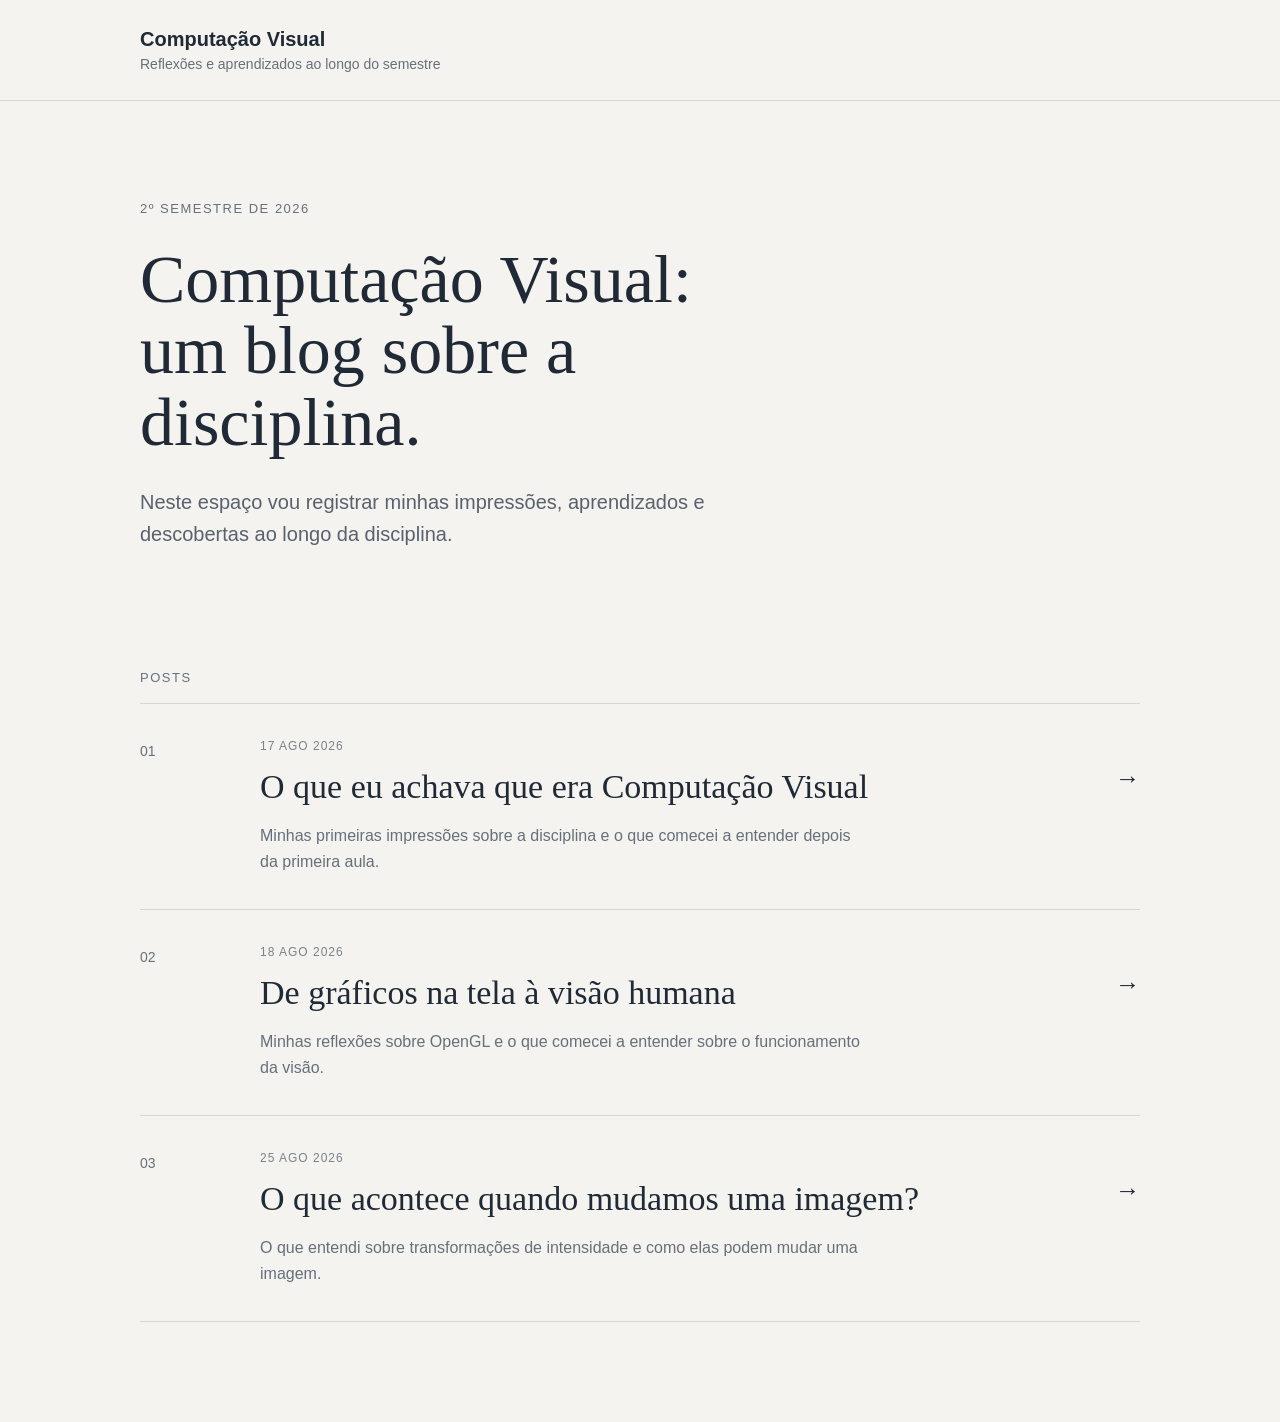
==== index.html @ dffffb14 "Add new post link and content to index.html" ====
<!DOCTYPE html>
<html lang="pt-BR">

<head>
    <meta charset="UTF-8">
    <meta name="viewport" content="width=device-width, initial-scale=1.0">

    <title>Computação Visual</title>

    <link rel="stylesheet" href="style.css">
</head>

<body>

    <header>
        <div class="container">
            <h2>Computação Visual</h2>
            <p>Reflexões e aprendizados ao longo do semestre</p>
        </div>
    </header>

    <main class="container">

        <section class="presentation">

            <span class="semester">2º semestre de 2026</span>

            <h1>
                Computação Visual:
                <br>
                um blog sobre a disciplina.
            </h1>

            <p>
                Neste espaço vou registrar minhas impressões,
                aprendizados e descobertas ao longo da disciplina.
            </p>

        </section>


        <section class="posts">

            <p class="section-title">Posts</p>


            <a href="post1.html" class="post">

                <div class="post-number">
                    01
                </div>

                <div class="post-content">

                    <span>17 AGO 2026</span>

                    <h2>
                        O que eu achava que era
                        Computação Visual
                    </h2>

                    <p>
                        Minhas primeiras impressões sobre a disciplina
                        e o que comecei a entender depois da primeira aula.
                    </p>

                </div>

                <div class="arrow">
                    →
                </div>

            </a>


            <a href="post2.html" class="post">

                <div class="post-number">
                    02
                </div>

                <div class="post-content">

                    <span>18 AGO 2026</span>

                    <h2>
                        De gráficos na tela
                        à visão humana
                    </h2>

                    <p>
                        Minhas reflexões sobre OpenGL e o que comecei
                        a entender sobre o funcionamento da visão.
                    </p>

                </div>

                <div class="arrow">
                    →
                </div>

            </a>


            <a href="post3.html" class="post">

                <div class="post-number">
                    03
                </div>

                <div class="post-content">

                    <span>25 AGO 2026</span>

                    <h2>
                        O que acontece quando
                        mudamos uma imagem?
                    </h2>

                    <p>
                        O que entendi sobre transformações de intensidade
                        e como elas podem mudar uma imagem.
                    </p>

                </div>

                <div class="arrow">
                    →
                </div>

            </a>

        </section>

    </main>

</body>

</html>
---- style.css ----
/* RESET E CONFIGURAÇÕES GERAIS */

* {
    margin: 0;
    padding: 0;
    box-sizing: border-box;
}

body {
    background-color: #f4f3ef;
    color: #202936;
    font-family: Arial, Helvetica, sans-serif;
}

.container {
    width: min(100% - 80px, 1000px);
    margin: 0 auto;
}


/* HEADER */

header {
    border-bottom: 1px solid #d8d6cf;
    padding: 28px 0;
}

header h2 {
    font-size: 20px;
    font-weight: 600;
    margin-bottom: 5px;
}

header p {
    font-size: 14px;
    color: #66707c;
}


/* PÁGINA INICIAL */

.presentation {
    padding: 100px 0 120px;
    max-width: 720px;
}

.semester {
    display: block;
    font-size: 13px;
    text-transform: uppercase;
    letter-spacing: 1.5px;
    color: #66707c;
    margin-bottom: 28px;
}

.presentation h1 {
    font-family: Georgia, serif;
    font-size: 68px;
    font-weight: normal;
    line-height: 1.05;
    margin-bottom: 28px;
}

.presentation p {
    max-width: 650px;
    font-size: 20px;
    line-height: 1.6;
    color: #58616d;
}


/* POSTS */

.posts {
    padding-bottom: 100px;
}

.section-title {
    font-size: 13px;
    text-transform: uppercase;
    letter-spacing: 1.5px;
    color: #66707c;
    padding-bottom: 18px;
    border-bottom: 1px solid #d8d6cf;
}

.post {
    display: grid;
    grid-template-columns: 90px 1fr 40px;
    gap: 30px;
    align-items: start;

    padding: 35px 0;
    border-bottom: 1px solid #d8d6cf;

    text-decoration: none;
    color: inherit;

    transition: opacity 0.2s ease;
}

.post:hover {
    opacity: 0.65;
}

.post-number {
    font-size: 14px;
    color: #66707c;
    padding-top: 4px;
}

.post-content span {
    display: block;
    font-size: 12px;
    letter-spacing: 1px;
    color: #7a828c;
    margin-bottom: 14px;
}

.post-content h2 {
    font-family: Georgia, serif;
    font-size: 34px;
    font-weight: normal;
    line-height: 1.2;
    margin-bottom: 15px;
}

.post-content p {
    font-size: 16px;
    line-height: 1.6;
    color: #66707c;
    max-width: 600px;
}

.arrow {
    font-size: 25px;
    text-align: right;
    padding-top: 25px;
}


/* PÁGINA DO POST */

.post-page {
    max-width: 850px;
    padding-top: 90px;
    padding-bottom: 100px;
}

.post-header {
    border-bottom: 1px solid #d8d6cf;
    padding-bottom: 45px;
    margin-bottom: 50px;
}

.post-date {
    font-size: 13px;
    text-transform: uppercase;
    letter-spacing: 1px;
    color: #777;
}

.post-header h1 {
    font-family: Georgia, serif;
    font-size: 58px;
    font-weight: normal;
    line-height: 1.1;
    margin: 20px 0 0;
}

.post-text {
    max-width: 700px;
}

.post-text p {
    font-size: 19px;
    line-height: 1.8;
    color: #3f4852;
    margin-bottom: 28px;
}

.post-text h2 {
    font-family: Georgia, serif;
    font-size: 32px;
    font-weight: normal;
    margin-top: 60px;
    margin-bottom: 25px;
}

.logo {
    color: #202936;
    text-decoration: none;
    font-weight: bold;
}


/* RESPONSIVIDADE */

@media (max-width: 700px) {

    .container {
        width: min(100% - 40px, 1000px);
    }

    .presentation {
        padding: 70px 0 80px;
    }

    .presentation h1 {
        font-size: 48px;
    }

    .post {
        grid-template-columns: 50px 1fr;
        gap: 20px;
    }

    .arrow {
        display: none;
    }

    .post-content h2 {
        font-size: 27px;
    }

    .post-page {
        padding-top: 60px;
    }

    .post-header h1 {
        font-size: 42px;
    }

    .post-text p {
        font-size: 17px;
    }

}
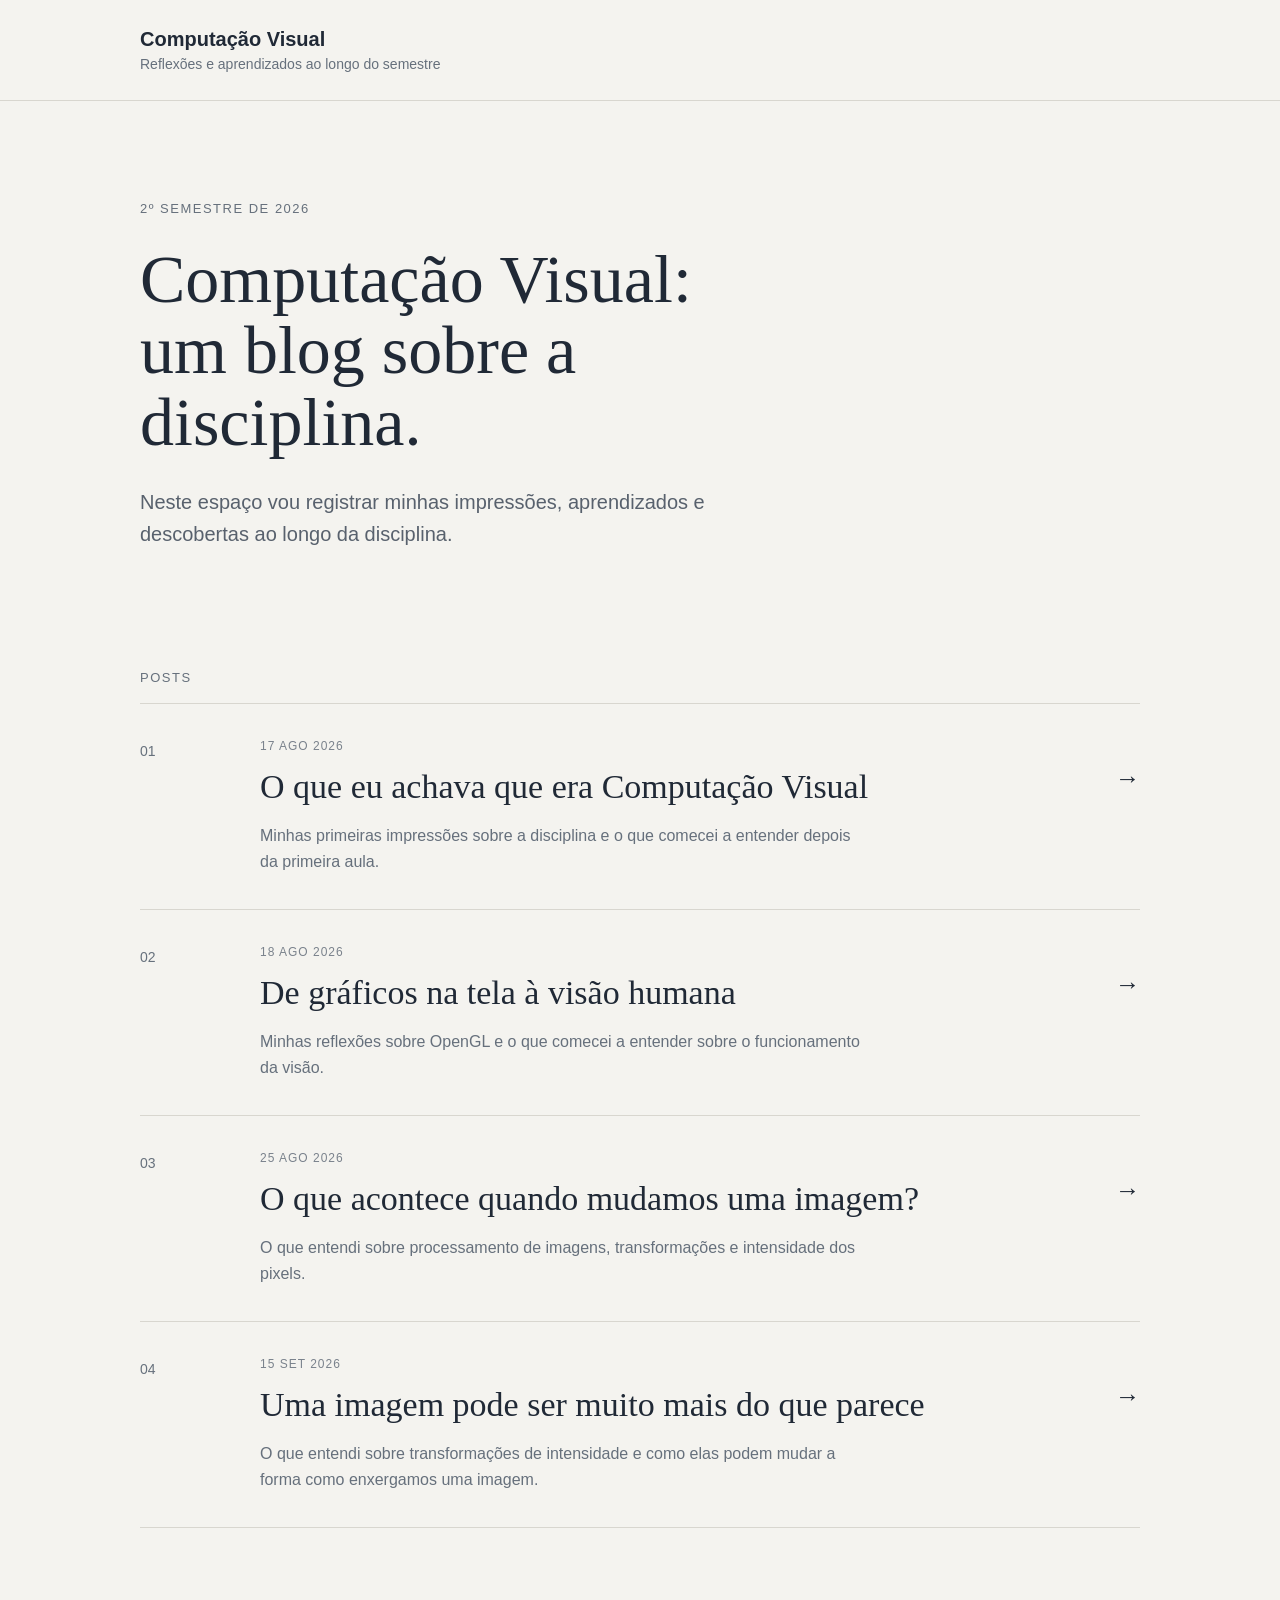
==== commit 7760cdc7: "Revise text about image transformations and intensity Updated content in index.html to enhance image" ====
--- a/index.html
+++ b/index.html
@@ -118,8 +118,8 @@
                     </h2>
 
                     <p>
-                        O que entendi sobre transformações de intensidade
-                        e como elas podem mudar uma imagem.
+                        O que entendi sobre processamento de imagens,
+                        transformações e intensidade dos pixels.
                     </p>
 
                 </div>
@@ -130,6 +130,36 @@
 
             </a>
 
+
+            <a href="post4.html" class="post">
+
+                <div class="post-number">
+                    04
+                </div>
+
+                <div class="post-content">
+
+                    <span>15 SET 2026</span>
+
+                    <h2>
+                        Uma imagem pode
+                        ser muito mais do que parece
+                    </h2>
+
+                    <p>
+                        O que entendi sobre transformações de intensidade
+                        e como elas podem mudar a forma como enxergamos uma imagem.
+                    </p>
+
+                </div>
+
+                <div class="arrow">
+                    →
+                </div>
+
+            </a>
+
+
         </section>
 
     </main>
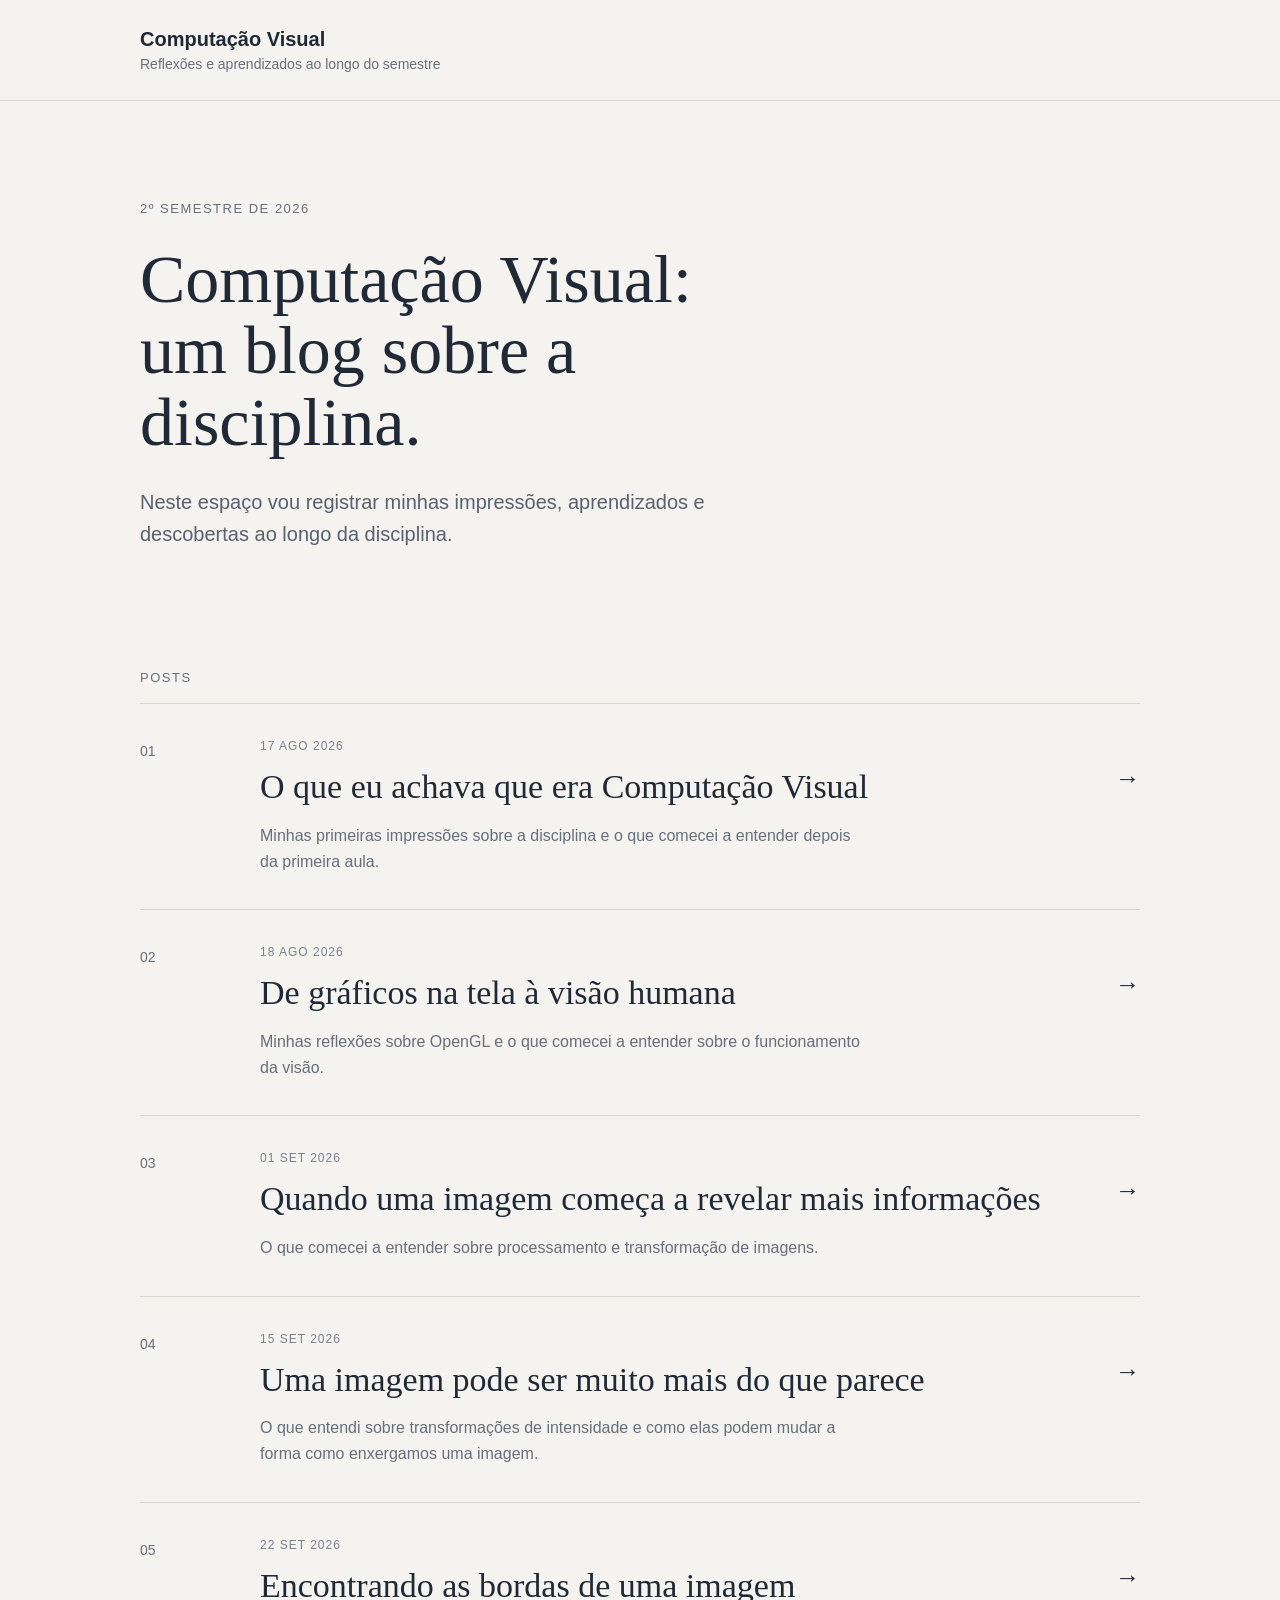
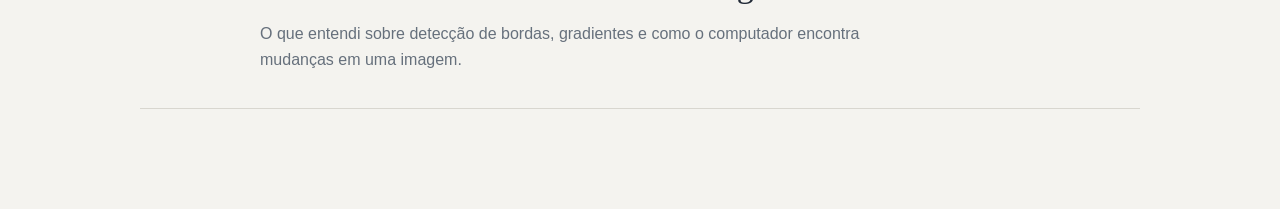
==== commit 87fcc12c: "Update article content and add new post section" ====
--- a/index.html
+++ b/index.html
@@ -110,16 +110,16 @@
 
                 <div class="post-content">
 
-                    <span>25 AGO 2026</span>
+                    <span>01 SET 2026</span>
 
                     <h2>
-                        O que acontece quando
-                        mudamos uma imagem?
+                        Quando uma imagem começa
+                        a revelar mais informações
                     </h2>
 
                     <p>
-                        O que entendi sobre processamento de imagens,
-                        transformações e intensidade dos pixels.
+                        O que comecei a entender sobre processamento
+                        e transformação de imagens.
                     </p>
 
                 </div>
@@ -142,8 +142,8 @@
                     <span>15 SET 2026</span>
 
                     <h2>
-                        Uma imagem pode
-                        ser muito mais do que parece
+                        Uma imagem pode ser muito
+                        mais do que parece
                     </h2>
 
                     <p>
@@ -160,6 +160,34 @@
             </a>
 
 
+            <a href="post5.html" class="post">
+
+                <div class="post-number">
+                    05
+                </div>
+
+                <div class="post-content">
+
+                    <span>22 SET 2026</span>
+
+                    <h2>
+                        Encontrando as bordas
+                        de uma imagem
+                    </h2>
+
+                    <p>
+                        O que entendi sobre detecção de bordas,
+                        gradientes e como o computador encontra mudanças em uma imagem.
+                    </p>
+
+                </div>
+
+                <div class="arrow">
+                    →
+                </div>
+
+            </a>
+
         </section>
 
     </main>
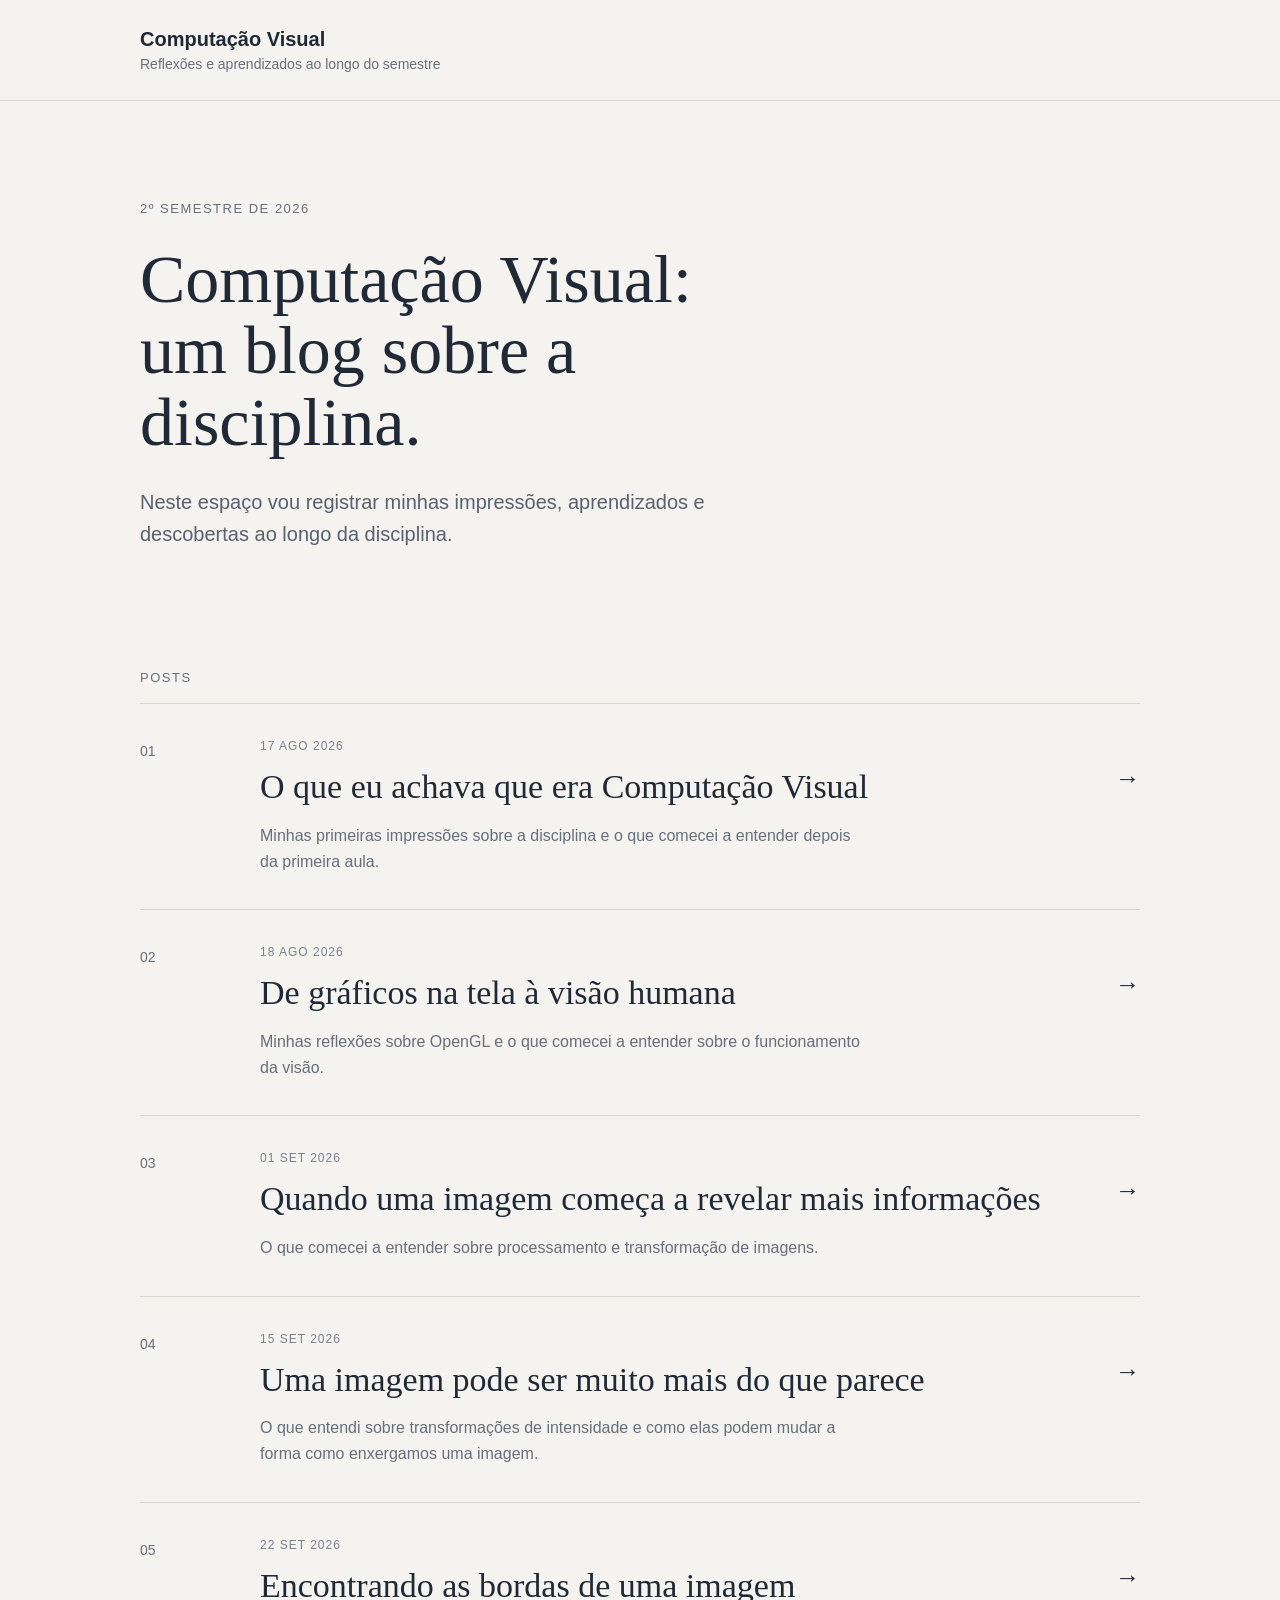
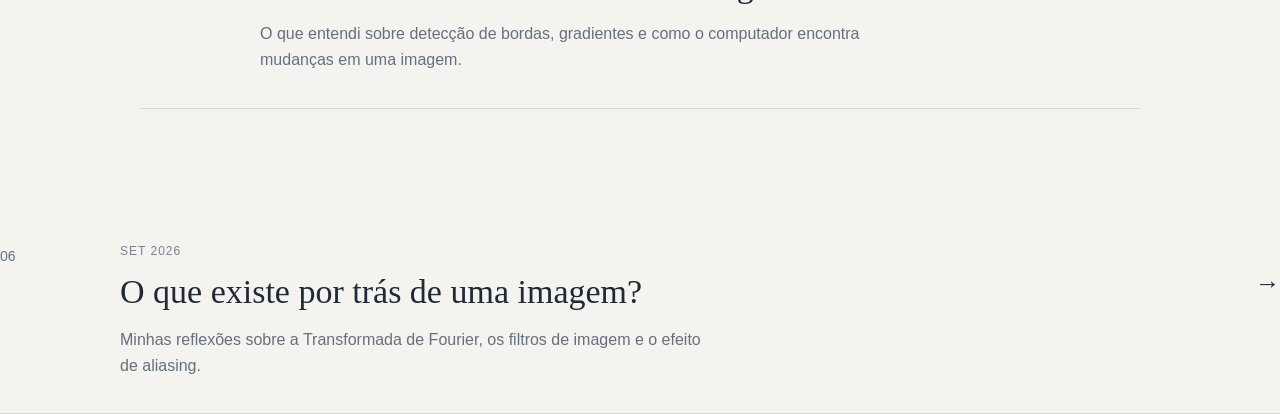
==== commit 37dd0b5b: "Add new post link with content to index.html" ====
--- a/index.html
+++ b/index.html
@@ -195,3 +195,29 @@
 </body>
 
 </html>
+<a href="post6.html" class="post">
+
+    <div class="post-number">
+        06
+    </div>
+
+    <div class="post-content">
+
+        <span>SET 2026</span>
+
+        <h2>
+            O que existe por trás de uma imagem?
+        </h2>
+
+        <p>
+            Minhas reflexões sobre a Transformada de Fourier,
+            os filtros de imagem e o efeito de aliasing.
+        </p>
+
+    </div>
+
+    <div class="arrow">
+        →
+    </div>
+
+</a>
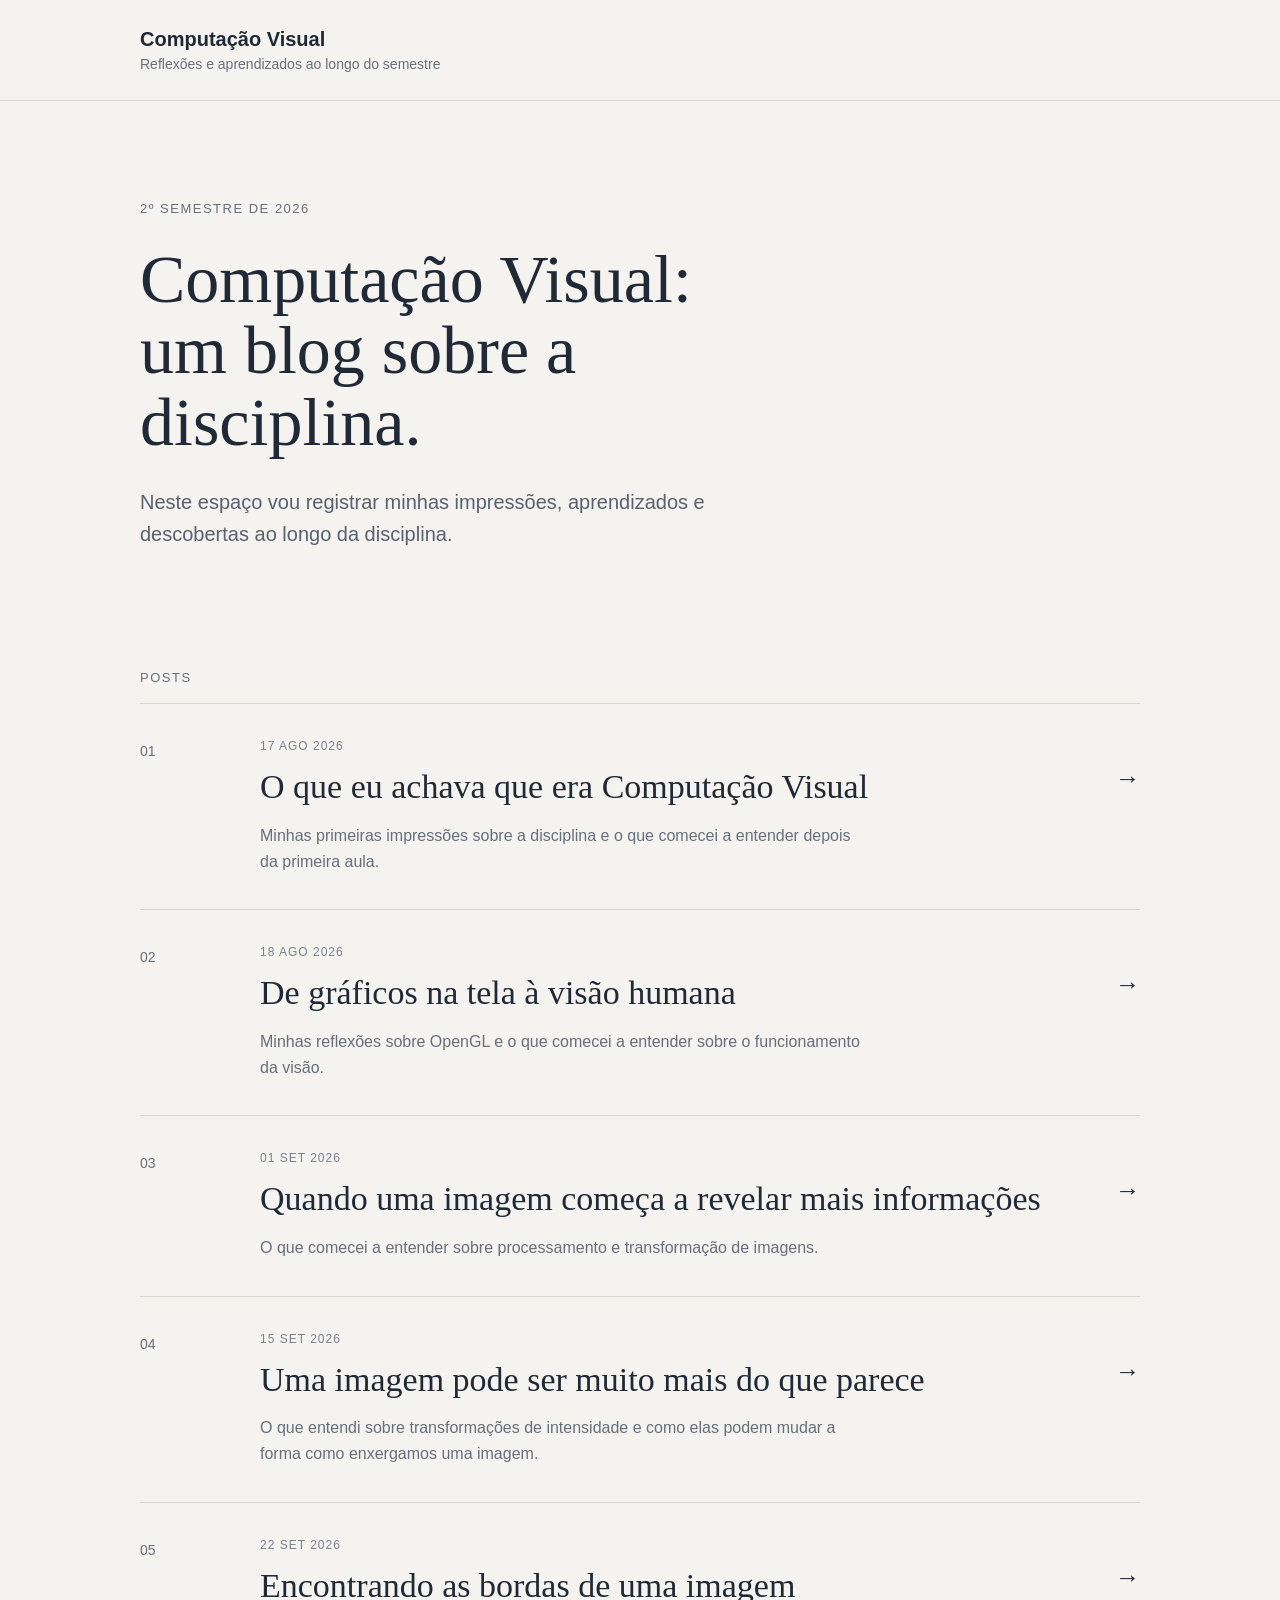
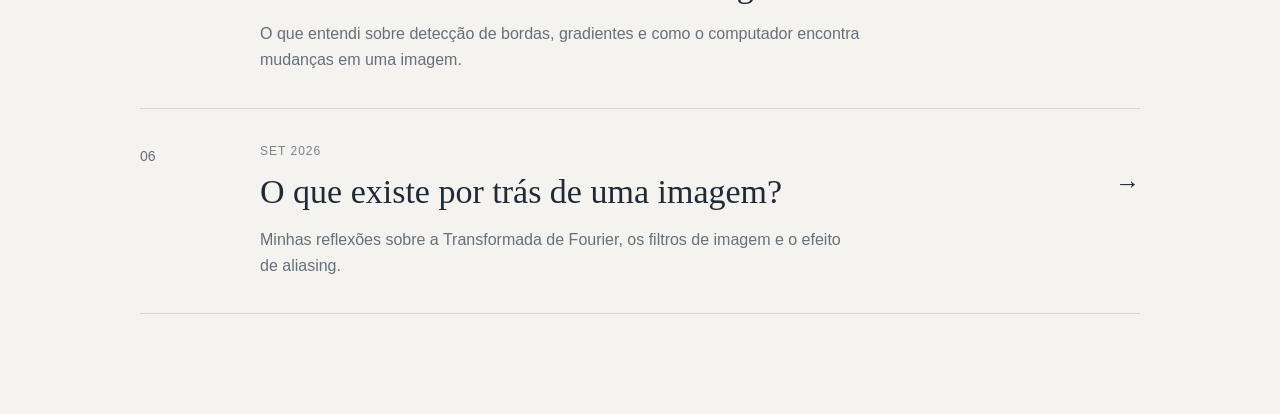
==== commit b7e41897: "Refactor posts section and add new post entry Updated HTML structure for posts section and added new" ====
--- a/index.html
+++ b/index.html
@@ -1,3 +1,4 @@
+
 <!DOCTYPE html>
 <html lang="pt-BR">
 
@@ -38,17 +39,13 @@
 
         </section>
 
-
         <section class="posts">
 
             <p class="section-title">Posts</p>
 
-
             <a href="post1.html" class="post">
 
-                <div class="post-number">
-                    01
-                </div>
+                <div class="post-number">01</div>
 
                 <div class="post-content">
 
@@ -66,18 +63,13 @@
 
                 </div>
 
-                <div class="arrow">
-                    →
-                </div>
+                <div class="arrow">→</div>
 
             </a>
 
-
             <a href="post2.html" class="post">
 
-                <div class="post-number">
-                    02
-                </div>
+                <div class="post-number">02</div>
 
                 <div class="post-content">
 
@@ -95,18 +87,13 @@
 
                 </div>
 
-                <div class="arrow">
-                    →
-                </div>
+                <div class="arrow">→</div>
 
             </a>
 
-
             <a href="post3.html" class="post">
 
-                <div class="post-number">
-                    03
-                </div>
+                <div class="post-number">03</div>
 
                 <div class="post-content">
 
@@ -124,18 +111,13 @@
 
                 </div>
 
-                <div class="arrow">
-                    →
-                </div>
+                <div class="arrow">→</div>
 
             </a>
 
-
             <a href="post4.html" class="post">
 
-                <div class="post-number">
-                    04
-                </div>
+                <div class="post-number">04</div>
 
                 <div class="post-content">
 
@@ -153,18 +135,13 @@
 
                 </div>
 
-                <div class="arrow">
-                    →
-                </div>
+                <div class="arrow">→</div>
 
             </a>
 
-
             <a href="post5.html" class="post">
 
-                <div class="post-number">
-                    05
-                </div>
+                <div class="post-number">05</div>
 
                 <div class="post-content">
 
@@ -182,9 +159,30 @@
 
                 </div>
 
-                <div class="arrow">
-                    →
+                <div class="arrow">→</div>
+
+            </a>
+
+            <a href="post6.html" class="post">
+
+                <div class="post-number">06</div>
+
+                <div class="post-content">
+
+                    <span>SET 2026</span>
+
+                    <h2>
+                        O que existe por trás de uma imagem?
+                    </h2>
+
+                    <p>
+                        Minhas reflexões sobre a Transformada de Fourier,
+                        os filtros de imagem e o efeito de aliasing.
+                    </p>
+
                 </div>
+
+                <div class="arrow">→</div>
 
             </a>
 
@@ -195,29 +193,3 @@
 </body>
 
 </html>
-<a href="post6.html" class="post">
-
-    <div class="post-number">
-        06
-    </div>
-
-    <div class="post-content">
-
-        <span>SET 2026</span>
-
-        <h2>
-            O que existe por trás de uma imagem?
-        </h2>
-
-        <p>
-            Minhas reflexões sobre a Transformada de Fourier,
-            os filtros de imagem e o efeito de aliasing.
-        </p>
-
-    </div>
-
-    <div class="arrow">
-        →
-    </div>
-
-</a>
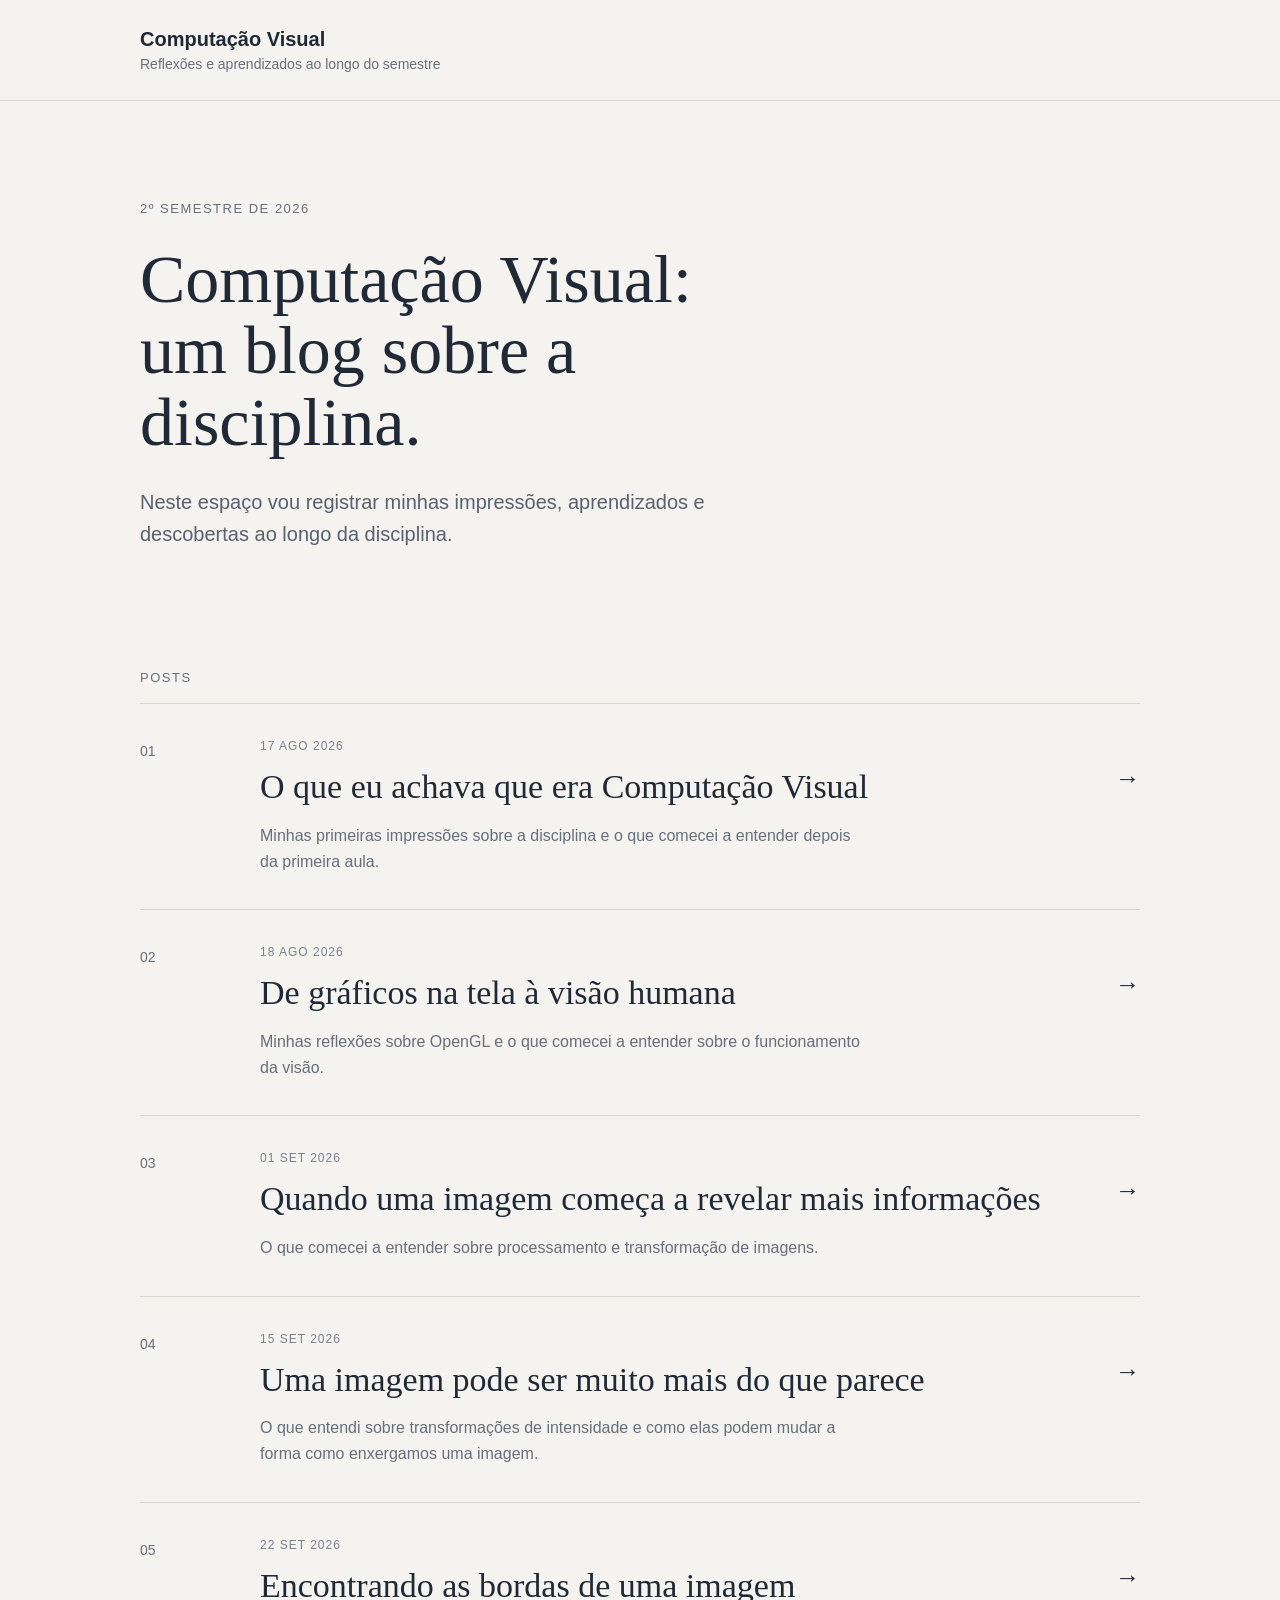
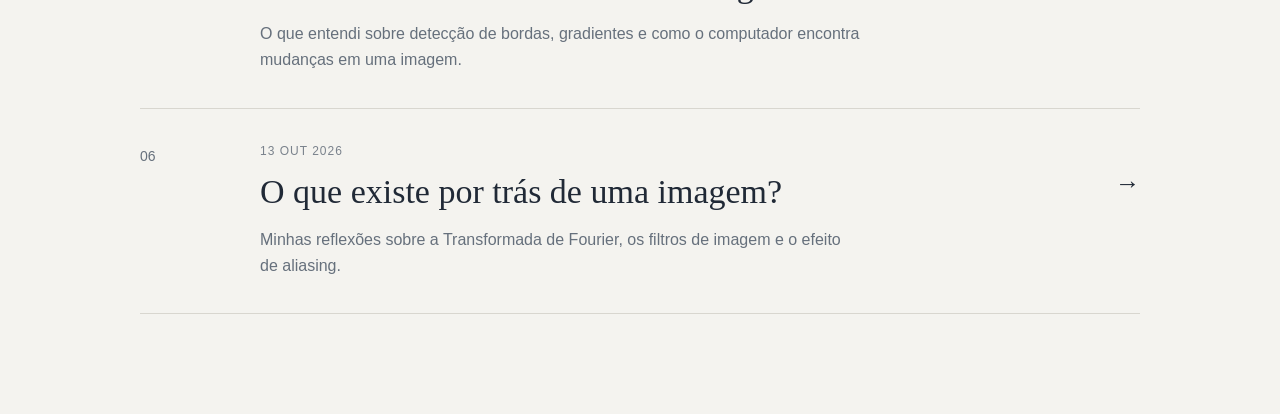
==== commit 8bb33f57: "Update post titles for better readability" ====
--- a/index.html
+++ b/index.html
@@ -5,9 +5,7 @@
 <head>
     <meta charset="UTF-8">
     <meta name="viewport" content="width=device-width, initial-scale=1.0">
-
     <title>Computação Visual</title>
-
     <link rel="stylesheet" href="style.css">
 </head>
 
@@ -23,7 +21,6 @@
     <main class="container">
 
         <section class="presentation">
-
             <span class="semester">2º semestre de 2026</span>
 
             <h1>
@@ -36,7 +33,6 @@
                 Neste espaço vou registrar minhas impressões,
                 aprendizados e descobertas ao longo da disciplina.
             </p>
-
         </section>
 
         <section class="posts">
@@ -44,146 +40,81 @@
             <p class="section-title">Posts</p>
 
             <a href="post1.html" class="post">
-
                 <div class="post-number">01</div>
-
                 <div class="post-content">
-
                     <span>17 AGO 2026</span>
-
-                    <h2>
-                        O que eu achava que era
-                        Computação Visual
-                    </h2>
-
+                    <h2>O que eu achava que era Computação Visual</h2>
                     <p>
                         Minhas primeiras impressões sobre a disciplina
                         e o que comecei a entender depois da primeira aula.
                     </p>
-
                 </div>
-
                 <div class="arrow">→</div>
-
             </a>
 
             <a href="post2.html" class="post">
-
                 <div class="post-number">02</div>
-
                 <div class="post-content">
-
                     <span>18 AGO 2026</span>
-
-                    <h2>
-                        De gráficos na tela
-                        à visão humana
-                    </h2>
-
+                    <h2>De gráficos na tela à visão humana</h2>
                     <p>
                         Minhas reflexões sobre OpenGL e o que comecei
                         a entender sobre o funcionamento da visão.
                     </p>
-
                 </div>
-
                 <div class="arrow">→</div>
-
             </a>
 
             <a href="post3.html" class="post">
-
                 <div class="post-number">03</div>
-
                 <div class="post-content">
-
                     <span>01 SET 2026</span>
-
-                    <h2>
-                        Quando uma imagem começa
-                        a revelar mais informações
-                    </h2>
-
+                    <h2>Quando uma imagem começa a revelar mais informações</h2>
                     <p>
                         O que comecei a entender sobre processamento
                         e transformação de imagens.
                     </p>
-
                 </div>
-
                 <div class="arrow">→</div>
-
             </a>
 
             <a href="post4.html" class="post">
-
                 <div class="post-number">04</div>
-
                 <div class="post-content">
-
                     <span>15 SET 2026</span>
-
-                    <h2>
-                        Uma imagem pode ser muito
-                        mais do que parece
-                    </h2>
-
+                    <h2>Uma imagem pode ser muito mais do que parece</h2>
                     <p>
                         O que entendi sobre transformações de intensidade
                         e como elas podem mudar a forma como enxergamos uma imagem.
                     </p>
-
                 </div>
-
                 <div class="arrow">→</div>
-
             </a>
 
             <a href="post5.html" class="post">
-
                 <div class="post-number">05</div>
-
                 <div class="post-content">
-
                     <span>22 SET 2026</span>
-
-                    <h2>
-                        Encontrando as bordas
-                        de uma imagem
-                    </h2>
-
+                    <h2>Encontrando as bordas de uma imagem</h2>
                     <p>
                         O que entendi sobre detecção de bordas,
                         gradientes e como o computador encontra mudanças em uma imagem.
                     </p>
-
                 </div>
-
                 <div class="arrow">→</div>
-
             </a>
 
             <a href="post6.html" class="post">
-
                 <div class="post-number">06</div>
-
                 <div class="post-content">
-
-                    <span>SET 2026</span>
-
-                    <h2>
-                        O que existe por trás de uma imagem?
-                    </h2>
-
+                    <span>13 OUT 2026</span>
+                    <h2>O que existe por trás de uma imagem?</h2>
                     <p>
                         Minhas reflexões sobre a Transformada de Fourier,
                         os filtros de imagem e o efeito de aliasing.
                     </p>
-
                 </div>
-
                 <div class="arrow">→</div>
-
             </a>
 
         </section>
@@ -191,5 +122,4 @@
     </main>
 
 </body>
-
 </html>
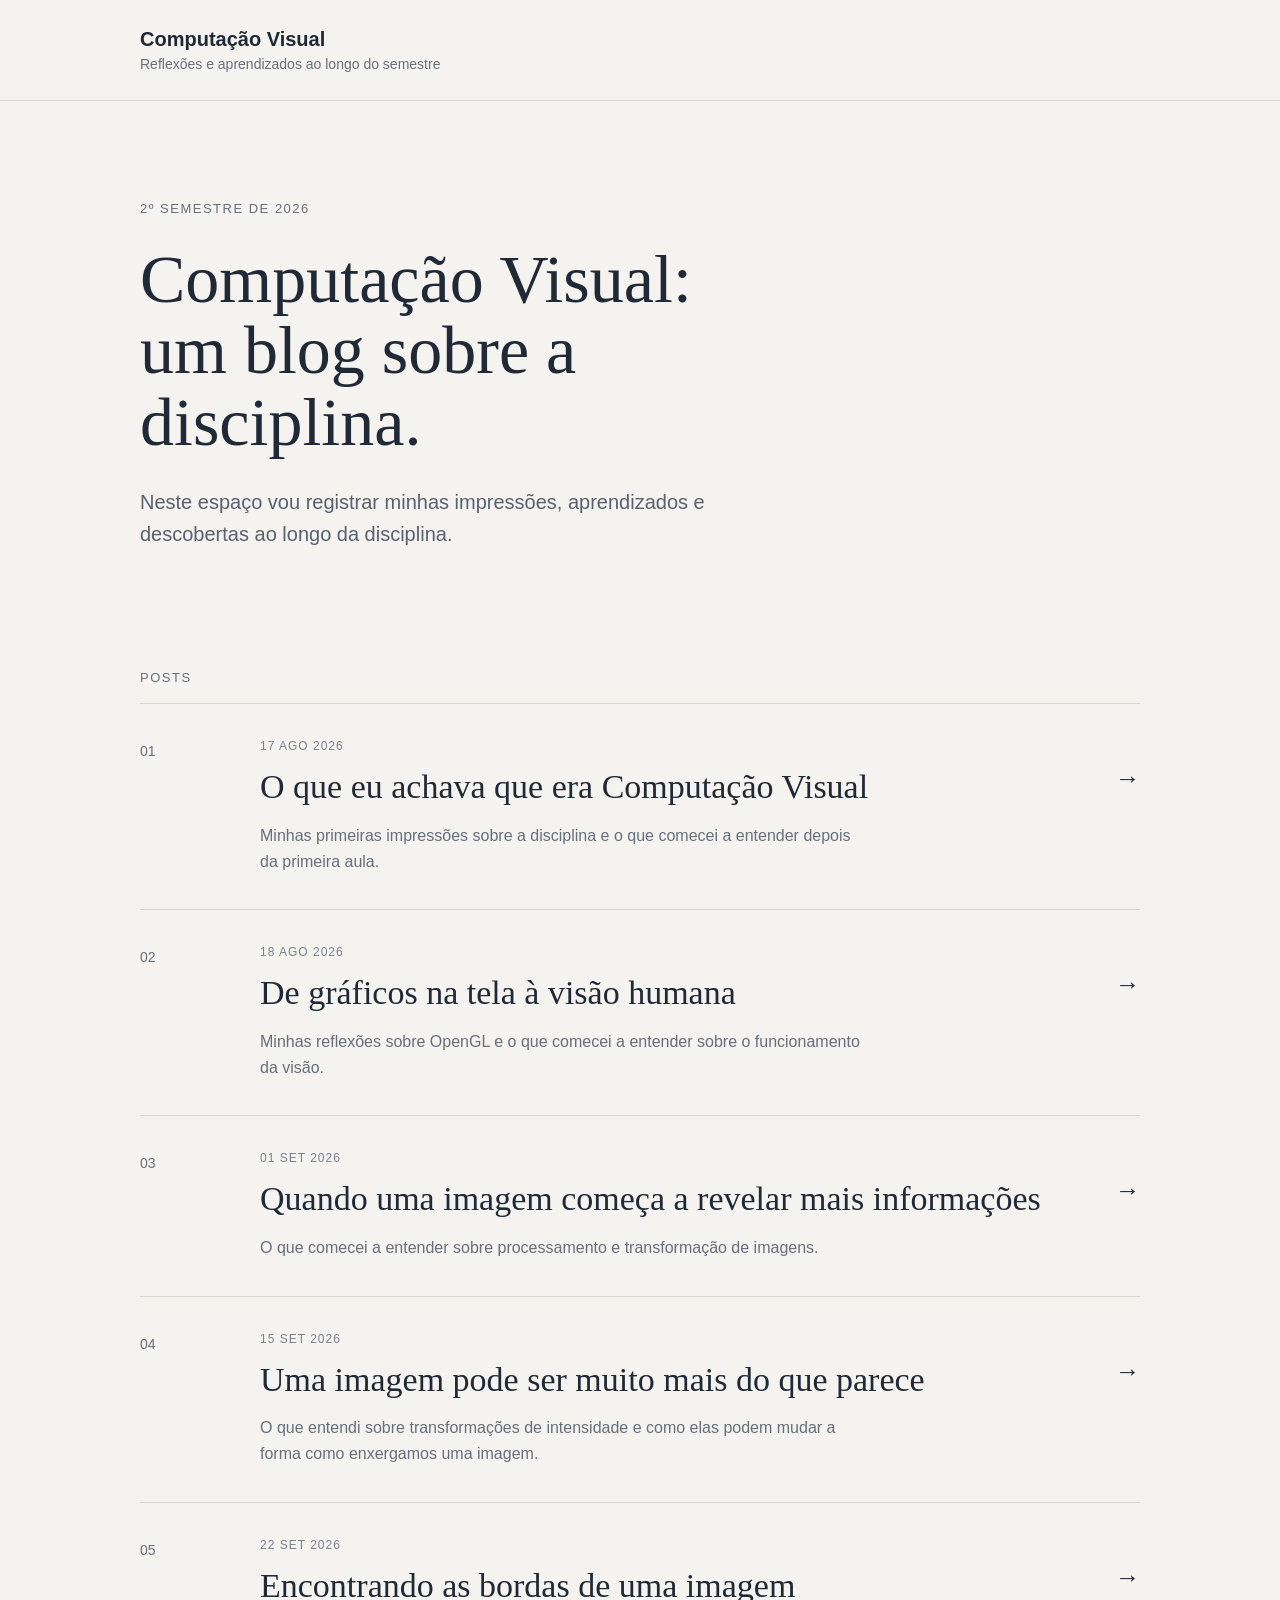
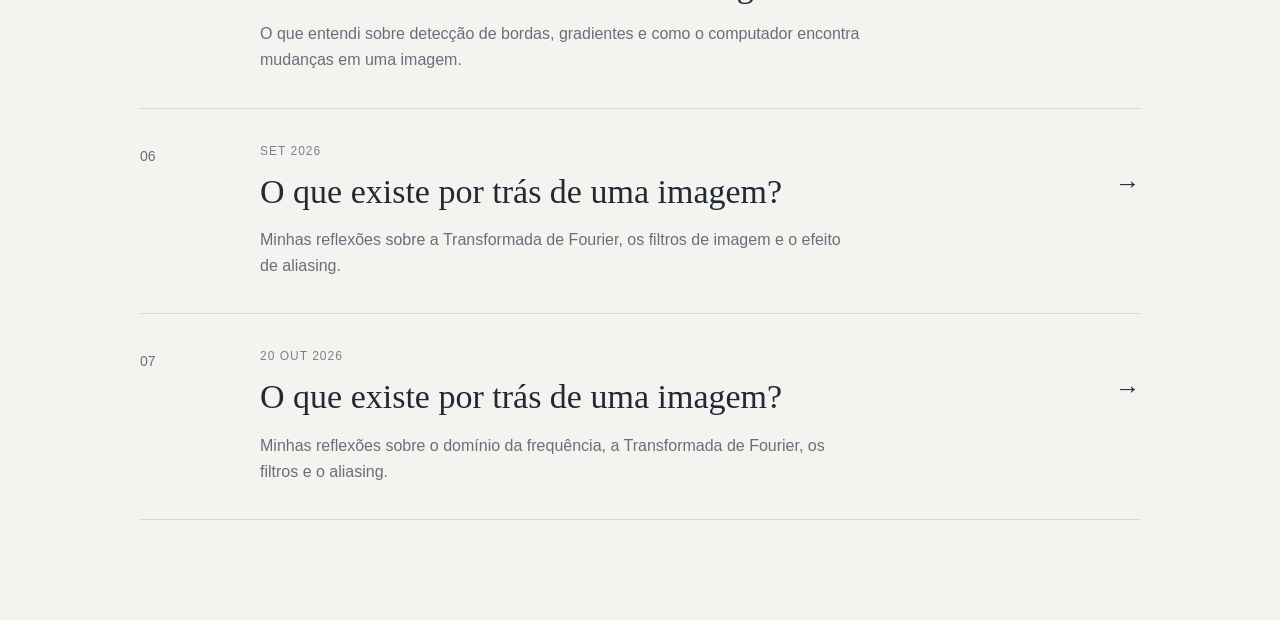
==== commit 0864b420: "Add new post and update existing content" ====
--- a/index.html
+++ b/index.html
@@ -5,7 +5,9 @@
 <head>
     <meta charset="UTF-8">
     <meta name="viewport" content="width=device-width, initial-scale=1.0">
+
     <title>Computação Visual</title>
+
     <link rel="stylesheet" href="style.css">
 </head>
 
@@ -21,6 +23,7 @@
     <main class="container">
 
         <section class="presentation">
+
             <span class="semester">2º semestre de 2026</span>
 
             <h1>
@@ -33,6 +36,7 @@
                 Neste espaço vou registrar minhas impressões,
                 aprendizados e descobertas ao longo da disciplina.
             </p>
+
         </section>
 
         <section class="posts">
@@ -41,79 +45,120 @@
 
             <a href="post1.html" class="post">
                 <div class="post-number">01</div>
+
                 <div class="post-content">
                     <span>17 AGO 2026</span>
+
                     <h2>O que eu achava que era Computação Visual</h2>
+
                     <p>
                         Minhas primeiras impressões sobre a disciplina
                         e o que comecei a entender depois da primeira aula.
                     </p>
                 </div>
+
                 <div class="arrow">→</div>
             </a>
 
             <a href="post2.html" class="post">
                 <div class="post-number">02</div>
+
                 <div class="post-content">
                     <span>18 AGO 2026</span>
+
                     <h2>De gráficos na tela à visão humana</h2>
+
                     <p>
                         Minhas reflexões sobre OpenGL e o que comecei
                         a entender sobre o funcionamento da visão.
                     </p>
                 </div>
+
                 <div class="arrow">→</div>
             </a>
 
             <a href="post3.html" class="post">
                 <div class="post-number">03</div>
+
                 <div class="post-content">
                     <span>01 SET 2026</span>
+
                     <h2>Quando uma imagem começa a revelar mais informações</h2>
+
                     <p>
                         O que comecei a entender sobre processamento
                         e transformação de imagens.
                     </p>
                 </div>
+
                 <div class="arrow">→</div>
             </a>
 
             <a href="post4.html" class="post">
                 <div class="post-number">04</div>
+
                 <div class="post-content">
                     <span>15 SET 2026</span>
+
                     <h2>Uma imagem pode ser muito mais do que parece</h2>
+
                     <p>
                         O que entendi sobre transformações de intensidade
                         e como elas podem mudar a forma como enxergamos uma imagem.
                     </p>
                 </div>
+
                 <div class="arrow">→</div>
             </a>
 
             <a href="post5.html" class="post">
                 <div class="post-number">05</div>
+
                 <div class="post-content">
                     <span>22 SET 2026</span>
+
                     <h2>Encontrando as bordas de uma imagem</h2>
+
                     <p>
                         O que entendi sobre detecção de bordas,
                         gradientes e como o computador encontra mudanças em uma imagem.
                     </p>
                 </div>
+
                 <div class="arrow">→</div>
             </a>
 
             <a href="post6.html" class="post">
                 <div class="post-number">06</div>
+
                 <div class="post-content">
-                    <span>13 OUT 2026</span>
+                    <span>SET 2026</span>
+
                     <h2>O que existe por trás de uma imagem?</h2>
+
                     <p>
                         Minhas reflexões sobre a Transformada de Fourier,
                         os filtros de imagem e o efeito de aliasing.
                     </p>
                 </div>
+
+                <div class="arrow">→</div>
+            </a>
+
+            <a href="post7.html" class="post">
+                <div class="post-number">07</div>
+
+                <div class="post-content">
+                    <span>20 OUT 2026</span>
+
+                    <h2>O que existe por trás de uma imagem?</h2>
+
+                    <p>
+                        Minhas reflexões sobre o domínio da frequência,
+                        a Transformada de Fourier, os filtros e o aliasing.
+                    </p>
+                </div>
+
                 <div class="arrow">→</div>
             </a>
 
@@ -122,4 +167,5 @@
     </main>
 
 </body>
+
 </html>
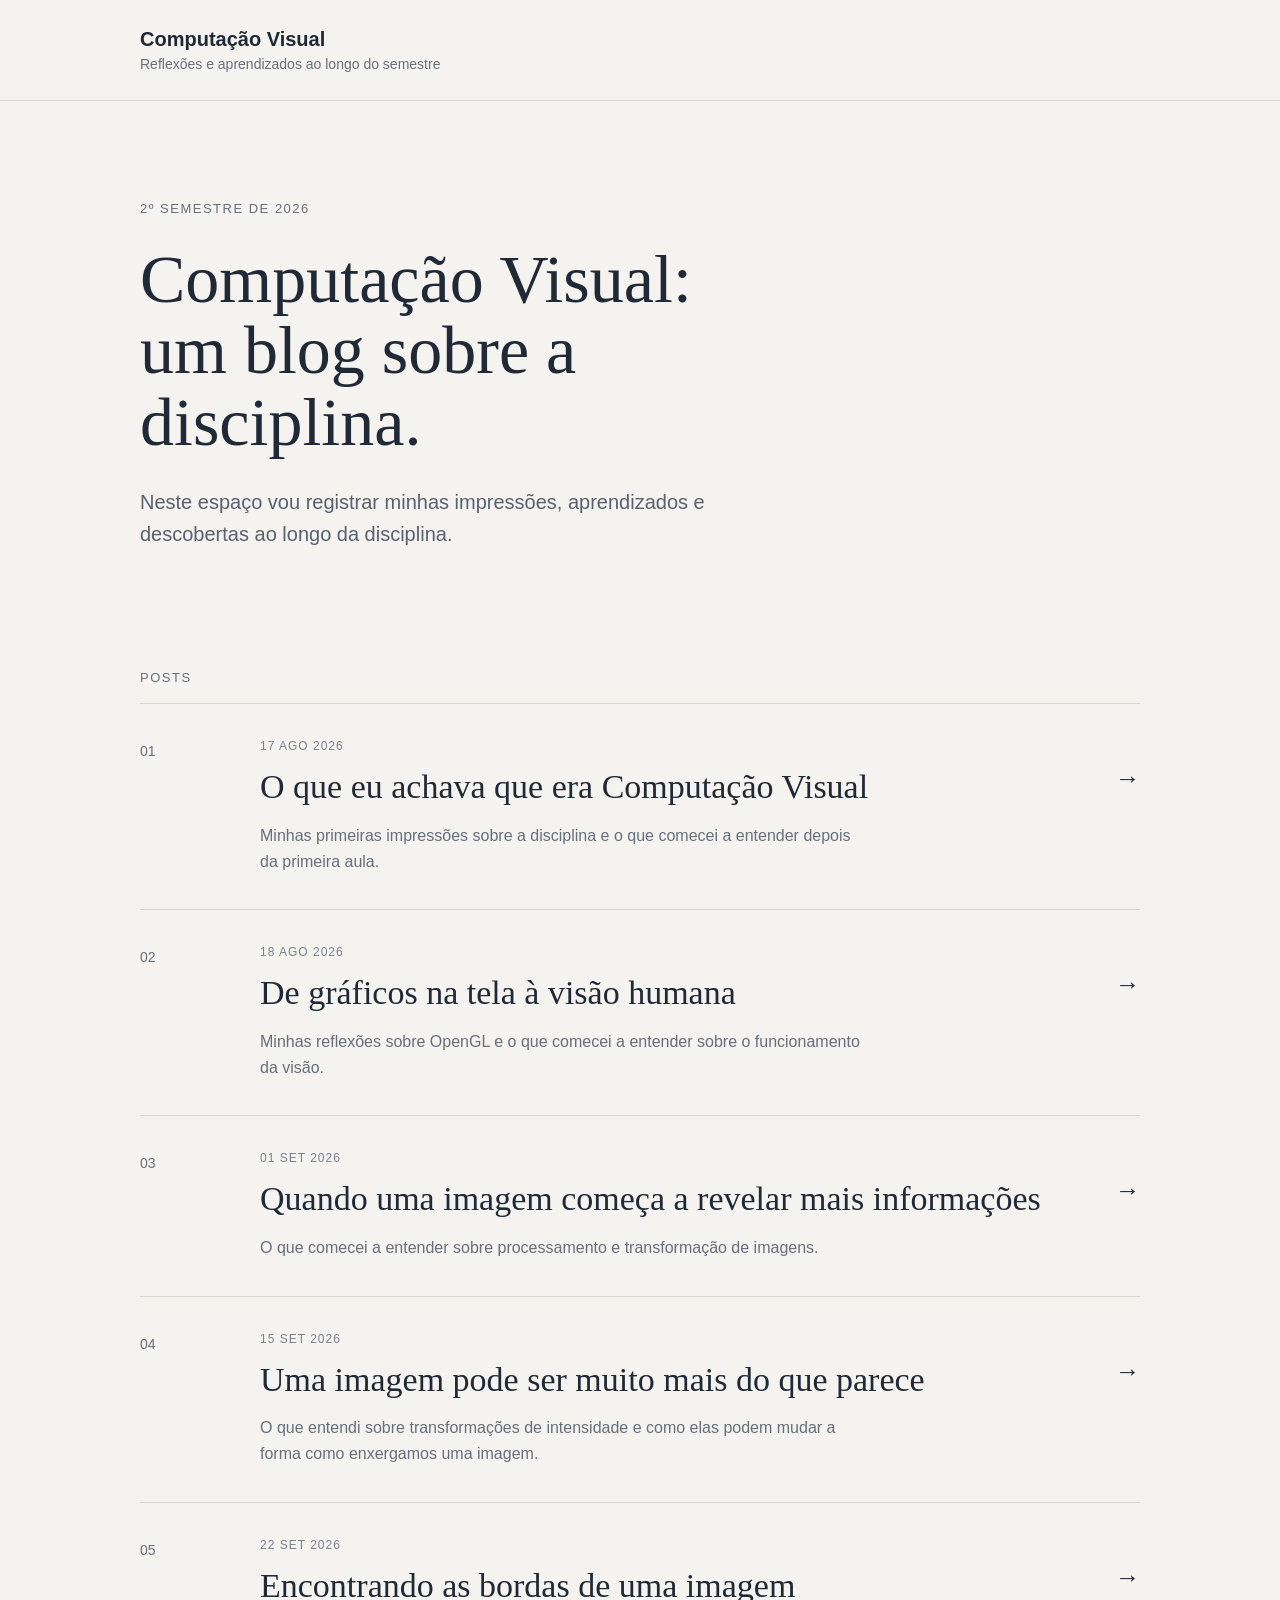
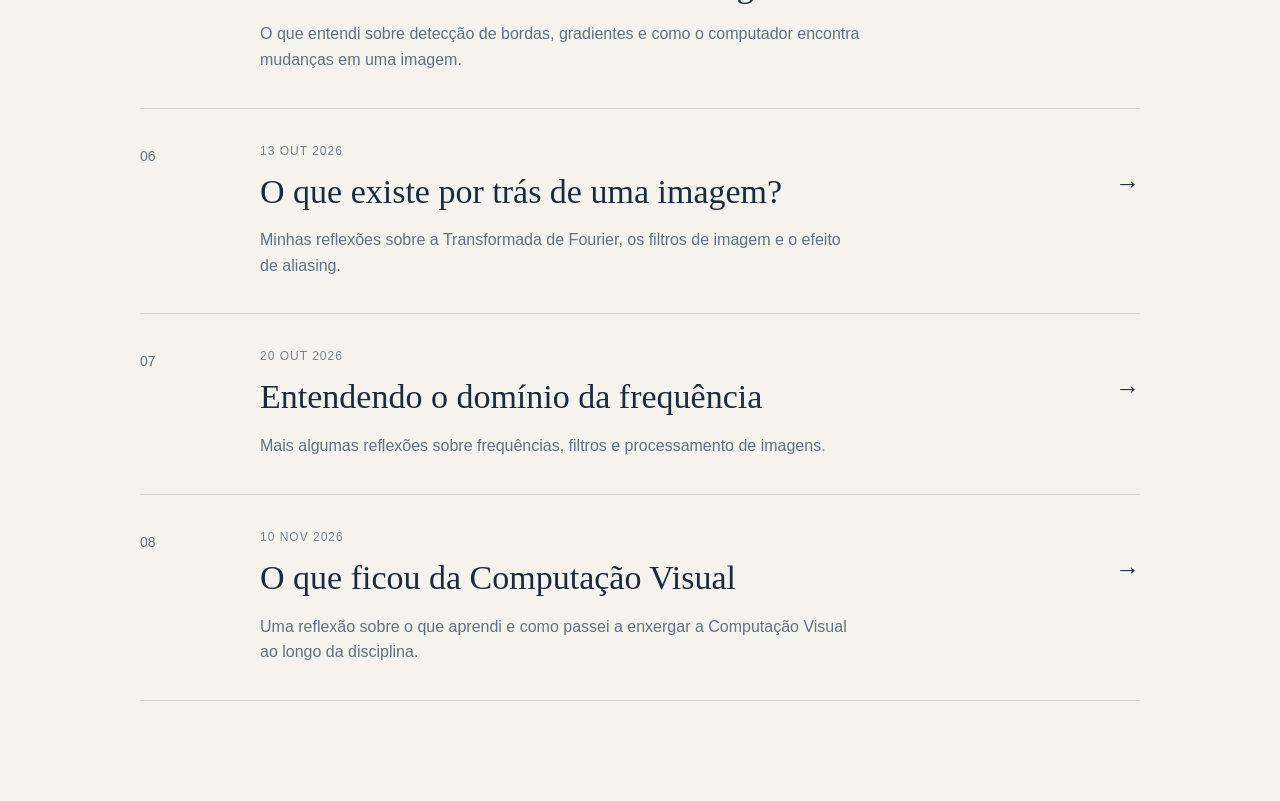
==== commit c6f97afa: "Refactor index.html and update post details" ====
--- a/index.html
+++ b/index.html
@@ -5,9 +5,7 @@
 <head>
     <meta charset="UTF-8">
     <meta name="viewport" content="width=device-width, initial-scale=1.0">
-
     <title>Computação Visual</title>
-
     <link rel="stylesheet" href="style.css">
 </head>
 
@@ -21,9 +19,7 @@
     </header>
 
     <main class="container">
-
         <section class="presentation">
-
             <span class="semester">2º semestre de 2026</span>
 
             <h1>
@@ -36,7 +32,6 @@
                 Neste espaço vou registrar minhas impressões,
                 aprendizados e descobertas ao longo da disciplina.
             </p>
-
         </section>
 
         <section class="posts">
@@ -45,120 +40,105 @@
 
             <a href="post1.html" class="post">
                 <div class="post-number">01</div>
-
                 <div class="post-content">
                     <span>17 AGO 2026</span>
-
                     <h2>O que eu achava que era Computação Visual</h2>
-
                     <p>
                         Minhas primeiras impressões sobre a disciplina
                         e o que comecei a entender depois da primeira aula.
                     </p>
                 </div>
-
                 <div class="arrow">→</div>
             </a>
 
             <a href="post2.html" class="post">
                 <div class="post-number">02</div>
-
                 <div class="post-content">
                     <span>18 AGO 2026</span>
-
                     <h2>De gráficos na tela à visão humana</h2>
-
                     <p>
                         Minhas reflexões sobre OpenGL e o que comecei
                         a entender sobre o funcionamento da visão.
                     </p>
                 </div>
-
                 <div class="arrow">→</div>
             </a>
 
             <a href="post3.html" class="post">
                 <div class="post-number">03</div>
-
                 <div class="post-content">
                     <span>01 SET 2026</span>
-
                     <h2>Quando uma imagem começa a revelar mais informações</h2>
-
                     <p>
                         O que comecei a entender sobre processamento
                         e transformação de imagens.
                     </p>
                 </div>
-
                 <div class="arrow">→</div>
             </a>
 
             <a href="post4.html" class="post">
                 <div class="post-number">04</div>
-
                 <div class="post-content">
                     <span>15 SET 2026</span>
-
                     <h2>Uma imagem pode ser muito mais do que parece</h2>
-
                     <p>
                         O que entendi sobre transformações de intensidade
                         e como elas podem mudar a forma como enxergamos uma imagem.
                     </p>
                 </div>
-
                 <div class="arrow">→</div>
             </a>
 
             <a href="post5.html" class="post">
                 <div class="post-number">05</div>
-
                 <div class="post-content">
                     <span>22 SET 2026</span>
-
                     <h2>Encontrando as bordas de uma imagem</h2>
-
                     <p>
                         O que entendi sobre detecção de bordas,
                         gradientes e como o computador encontra mudanças em uma imagem.
                     </p>
                 </div>
-
                 <div class="arrow">→</div>
             </a>
 
             <a href="post6.html" class="post">
                 <div class="post-number">06</div>
-
                 <div class="post-content">
-                    <span>SET 2026</span>
-
+                    <span>13 OUT 2026</span>
                     <h2>O que existe por trás de uma imagem?</h2>
-
                     <p>
                         Minhas reflexões sobre a Transformada de Fourier,
                         os filtros de imagem e o efeito de aliasing.
                     </p>
                 </div>
-
                 <div class="arrow">→</div>
             </a>
 
             <a href="post7.html" class="post">
                 <div class="post-number">07</div>
-
                 <div class="post-content">
                     <span>20 OUT 2026</span>
-
-                    <h2>O que existe por trás de uma imagem?</h2>
-
+                    <h2>Entendendo o domínio da frequência</h2>
                     <p>
-                        Minhas reflexões sobre o domínio da frequência,
-                        a Transformada de Fourier, os filtros e o aliasing.
+                        Mais algumas reflexões sobre frequências,
+                        filtros e processamento de imagens.
                     </p>
                 </div>
+                <div class="arrow">→</div>
+            </a>
 
+            <a href="post8.html" class="post">
+                <div class="post-number">08</div>
+                <div class="post-content">
+                    <span>10 NOV 2026</span>
+                    <h2>O que ficou da Computação Visual</h2>
+                    <p>
+                        Uma reflexão sobre o que aprendi e como passei
+                        a enxergar a Computação Visual ao longo da disciplina.
+                    </p>
+                </div>
                 <div class="arrow">→</div>
             </a>
 
@@ -167,5 +147,4 @@
     </main>
 
 </body>
-
 </html>
